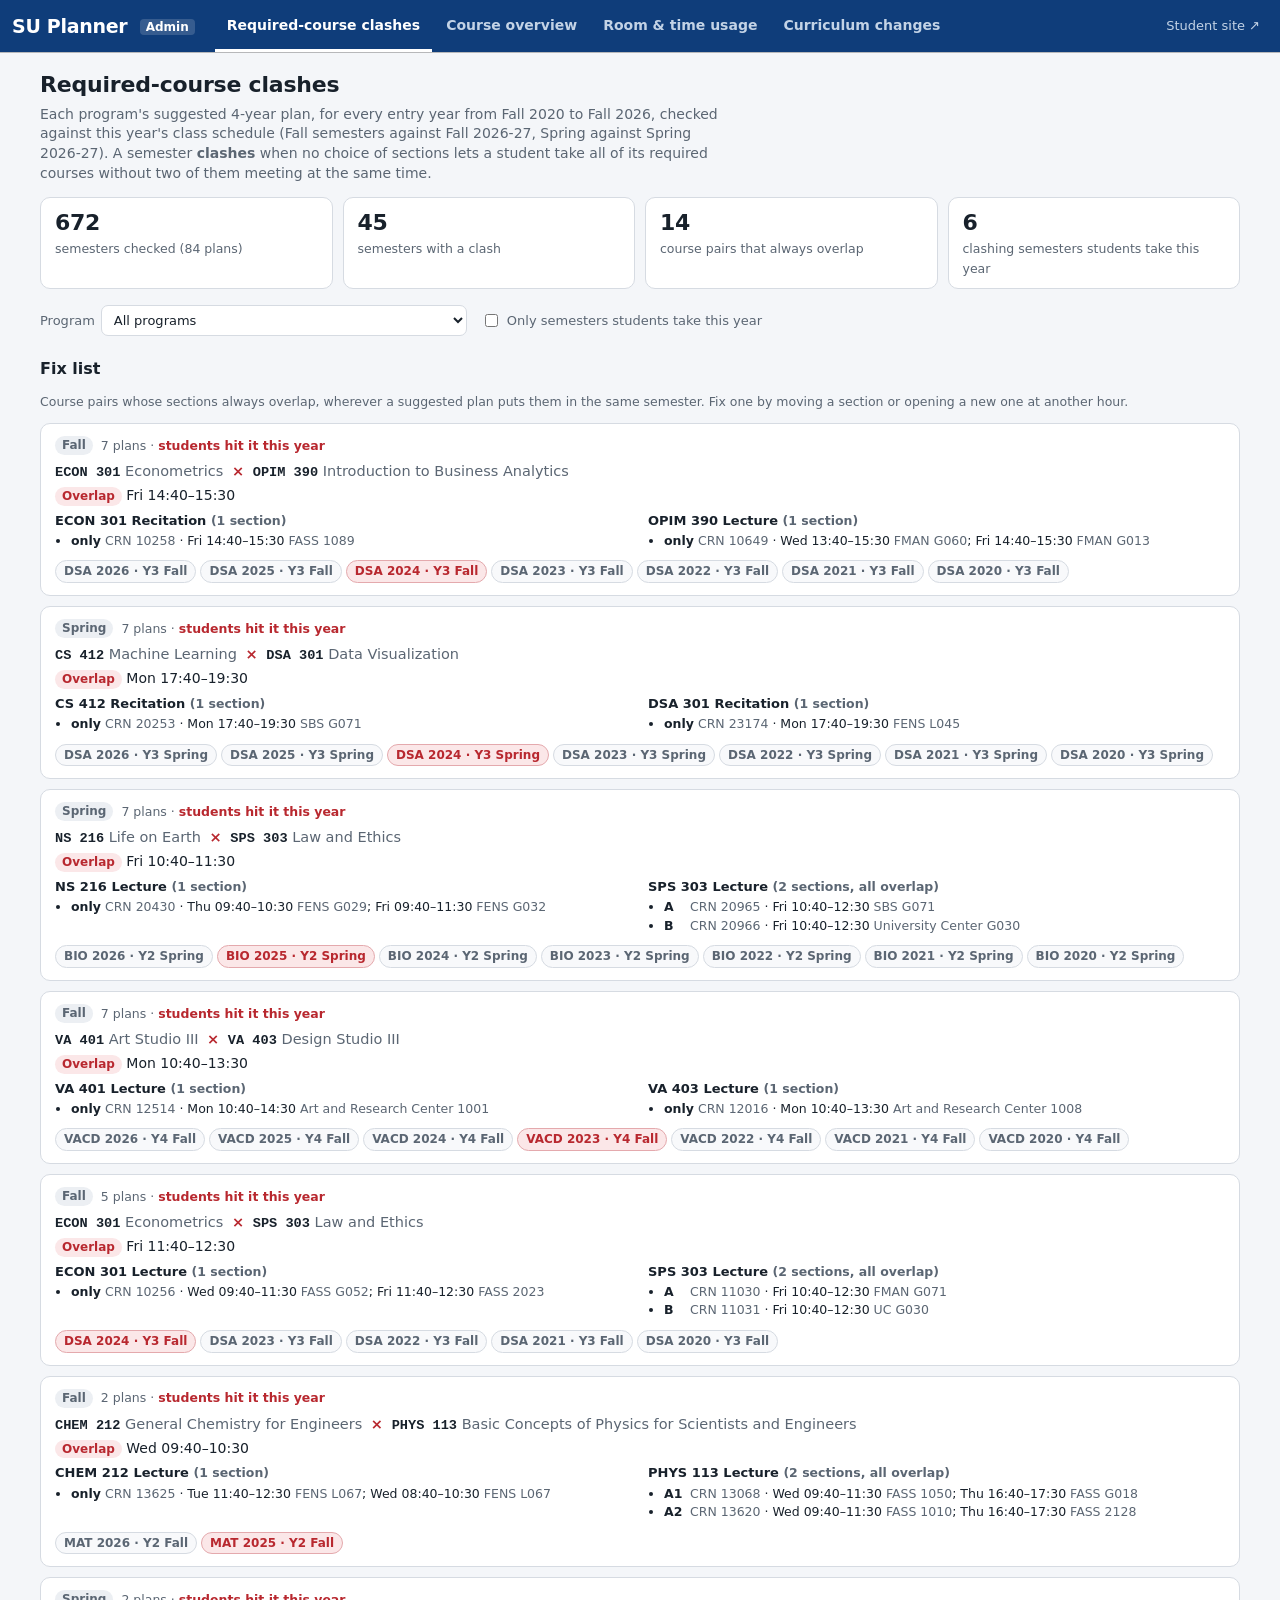
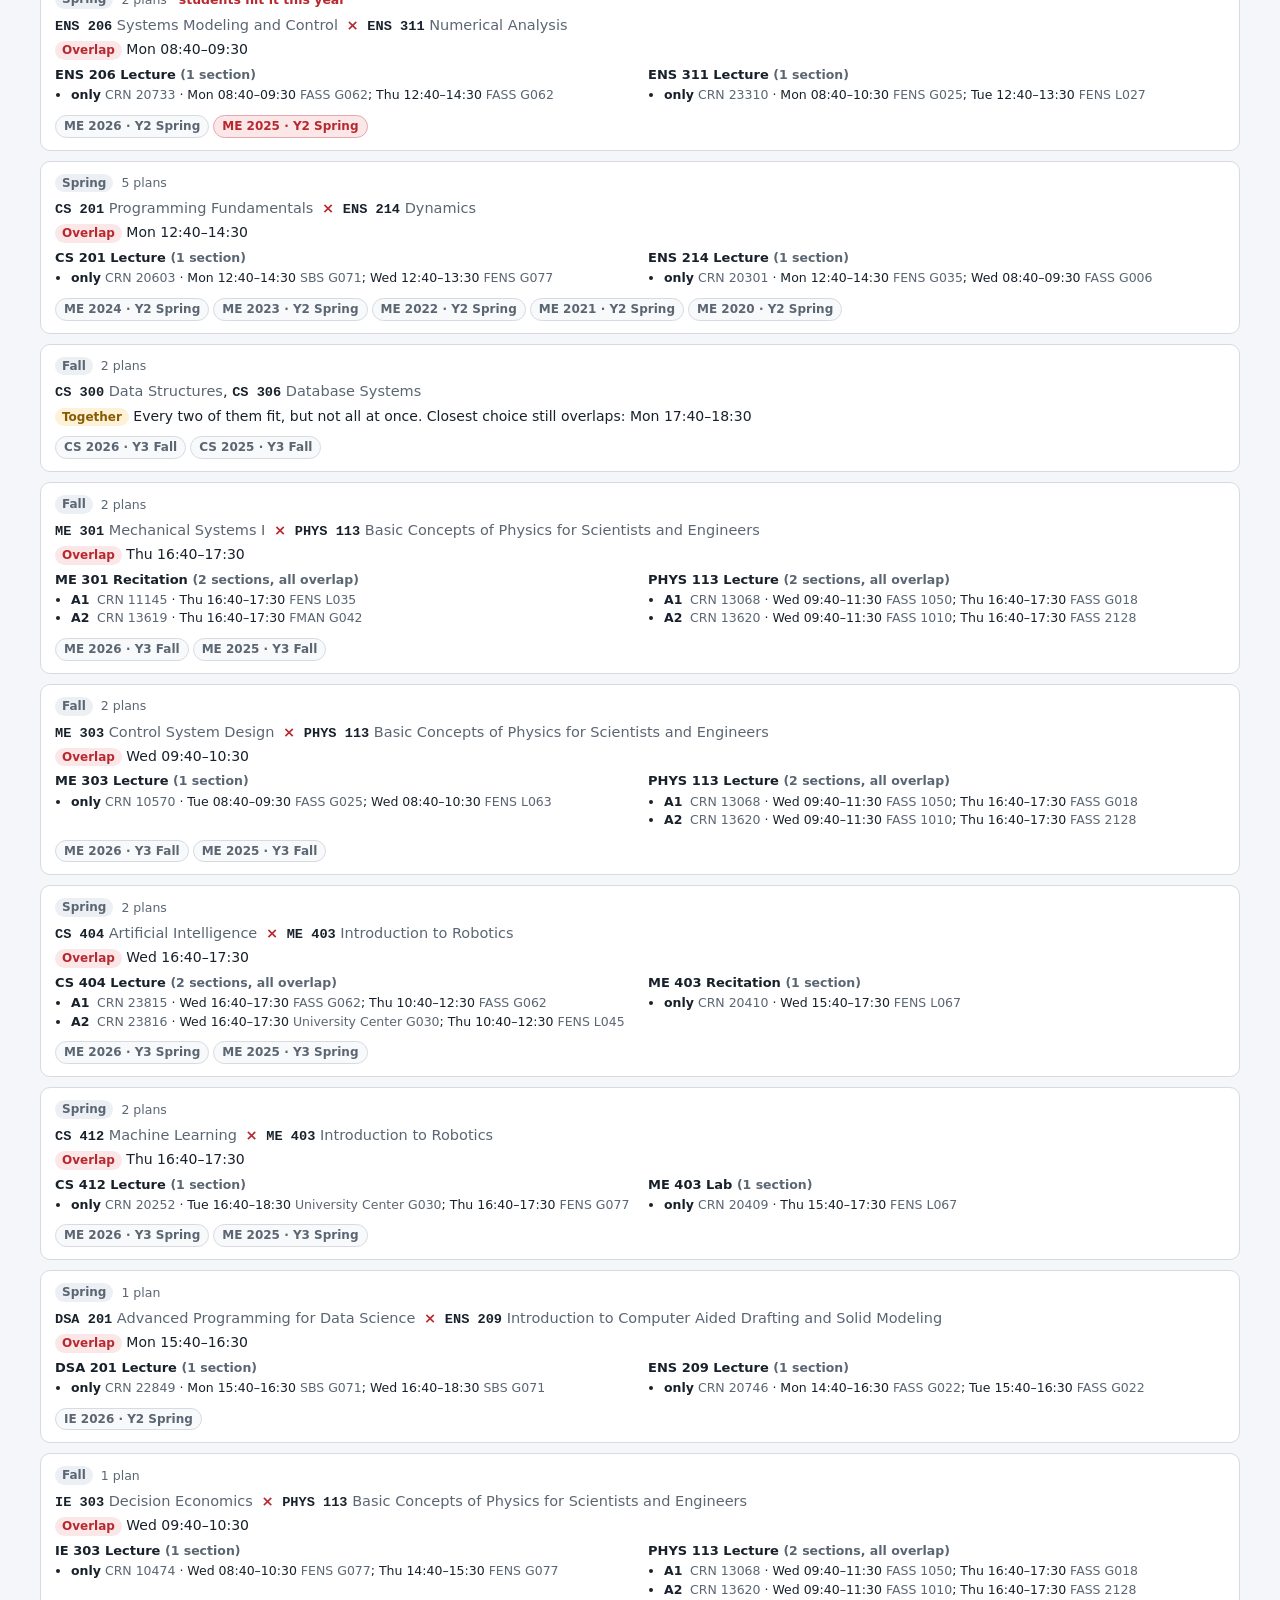
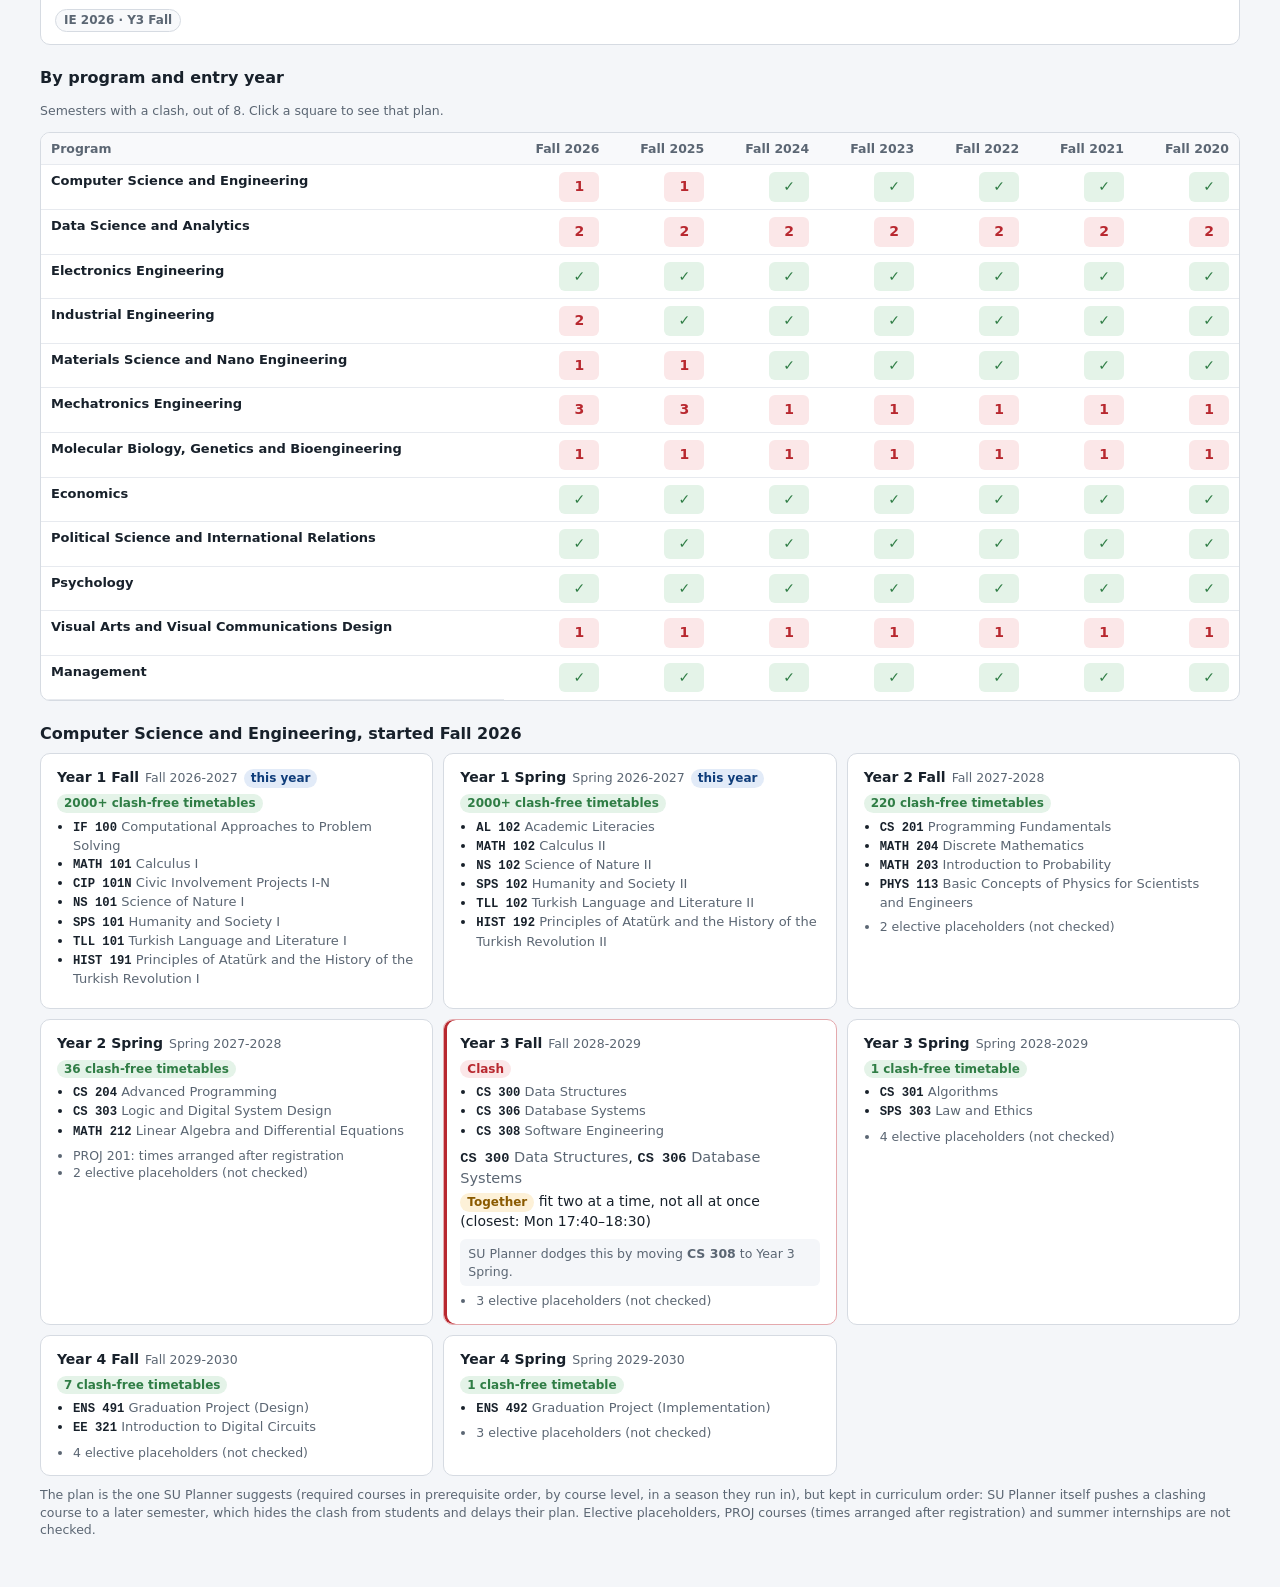
==== index.html @ e90acd78 "SU Planner Admin: clashes, course overview, room usage and curriculum changes Four views for SU staf" ====
<!doctype html>
<html lang="en">
<head>
  <meta charset="utf-8">
  <meta name="viewport" content="width=device-width, initial-scale=1">
  <title>SU Planner Admin – Required-course clashes</title>
  <meta name="description" content="Required courses that meet at the same time in Sabancı University's suggested 4-year plans.">
  <link rel="stylesheet" href="css/admin.css?v=202611121525">
  <link rel="stylesheet" href="css/clashes.css?v=202611121525">
</head>
<body>
  <header class="topbar">
    <h1 class="brand"><a href="index.html">SU<span class="bp"> Planner</span> <small>Admin</small></a></h1>
    <nav class="page-tabs" aria-label="Pages">
      <a href="index.html" aria-current="page"><span class="long">Required-course clashes</span><span class="short">Clashes</span></a>
      <a href="courses.html"><span class="long">Course overview</span><span class="short">Courses</span></a>
      <a href="rooms.html"><span class="long">Room &amp; time usage</span><span class="short">Rooms</span></a>
      <a href="changes.html"><span class="long">Curriculum changes</span><span class="short">Changes</span></a>
    </nav>
    <a class="student-link" href="https://atamolla.github.io/su-planner/">Student site ↗</a>
  </header>

  <main>
    <section class="page-head">
      <h2>Required-course clashes</h2>
      <p>Each program's suggested 4-year plan, for every entry year from Fall 2020 to Fall 2026, checked against this
        year's class schedule (Fall semesters against Fall 2026-27, Spring against Spring 2026-27). A semester
        <b>clashes</b> when no choice of sections lets a student take all of its required courses without two of them
        meeting at the same time.</p>
    </section>

    <div id="tiles" class="tiles"></div>

    <div class="controls">
      <label>Program <select id="program"></select></label>
      <label class="check"><input id="now-only" type="checkbox"> Only semesters students take this year</label>
    </div>

    <h3>Fix list</h3>
    <p class="muted small">Course pairs whose sections always overlap, wherever a suggested plan puts them in the same semester. Fix one by moving a section or opening a new one at another hour.</p>
    <div id="fix-list"></div>

    <h3>By program and entry year</h3>
    <p class="muted small">Semesters with a clash, out of 8. Click a square to see that plan.</p>
    <div id="matrix" class="table-wrap"></div>

    <h3 id="detail-title">Plan</h3>
    <div id="detail"></div>

    <p class="note">The plan is the one SU Planner suggests (required courses in prerequisite order, by course
      level, in a season they run in), but kept in curriculum order: SU Planner itself pushes a clashing course to a
      later semester, which hides the clash from students and delays their plan. Elective placeholders,
      PROJ courses (times arranged after registration) and summer internships are not checked.</p>
  </main>

  <script src="data/courses.js?v=202611121525"></script>
  <script src="data/schedule-202602.js?v=202611121525"></script>
  <script src="data/requirements.js?v=202611121525"></script>
  <script src="js/programs.js?v=202611121525"></script>
  <script src="js/shared.js?v=202611121525"></script>
  <script src="js/times.js?v=202611121525"></script>
  <script src="js/common.js?v=202611121525"></script>
  <script src="js/plan-core.js?v=202611121525"></script>
  <script src="js/clashes.js?v=202611121525"></script>
</body>
</html>
---- css/admin.css ----
/* SU Planner Admin: shared look (top bar, page frame, controls, tables, chips, heatmaps).
   Colours follow SU Planner (css/style.css in the student site). */
:root {
  --top-h: 52px;
  --brand: #0f3d7a;
  --brand-hi: #1b5cb2;
  --bg: #f4f6f9;
  --card: #ffffff;
  --ink: #18212b;
  --muted: #5b6673;
  --faint: #8a95a2;
  --line: #d6dbe2;
  --line-soft: #e7eaef;
  --ok: #2f7d45;
  --ok-bg: #e4f3e8;
  --bad: #b8282f;
  --bad-bg: #fbe7e8;
  --warn: #8a5a00;
  --warn-bg: #fdf1d8;
  --add: #2f7d45;
  --del: #b8282f;
  /* sequential blue ramp, light -> dark (heatmaps) */
  --s0: #f0f2f5;
  --mono: ui-monospace, "Cascadia Mono", Consolas, "Courier New", monospace;
  /* role colours for program chips */
  --r-required: #0f3d7a;
  --r-requirement: #3d5f99;
  --r-core: #2f7d6d;
  --r-area: #7a5a12;
  --r-university: #6b5aa6;
  --r-faculty: #66707c;
  --r-free: #66707c;
}

* { box-sizing: border-box; }
html, body { margin: 0; }
body {
  min-height: 100vh;
  font: 14px/1.4 system-ui, "Segoe UI", Roboto, sans-serif;
  color: var(--ink);
  background: var(--bg);
}
button, select, input { font: inherit; color: inherit; }
[hidden] { display: none !important; }
a { color: var(--brand-hi); }
code, .code { font-family: var(--mono); font-size: 0.94em; }

/* ---------- Top bar ---------- */
.topbar {
  position: sticky; top: 0; z-index: 10;
  display: flex; align-items: center; gap: 6px;
  height: var(--top-h); padding: 0 12px;
  background: var(--brand); color: #fff;
  box-shadow: 0 1px 0 rgba(0, 0, 0, 0.25);
}
.brand { margin: 0; font-size: 19px; font-weight: 750; letter-spacing: -0.3px; white-space: nowrap; }
.brand a { color: inherit; text-decoration: none; }
.brand small { margin-left: 6px; padding: 1px 6px; border-radius: 4px; background: rgba(255, 255, 255, 0.16); font-size: 12px; font-weight: 650; letter-spacing: 0; vertical-align: 2px; }
.page-tabs { display: flex; align-self: stretch; gap: 2px; margin-left: 14px; overflow-x: auto; scrollbar-width: none; }
.page-tabs::-webkit-scrollbar { display: none; }
.page-tabs a {
  display: flex; align-items: center; padding: 3px 12px 0;
  border-bottom: 3px solid transparent;
  color: #c3d3e6; font-size: 14px; font-weight: 600; text-decoration: none; white-space: nowrap;
}
.page-tabs a:hover { background: rgba(255, 255, 255, 0.08); color: #fff; }
.page-tabs a[aria-current="page"] { border-bottom-color: #fff; color: #fff; }
.page-tabs a:focus-visible { outline: 2px solid #fff; outline-offset: -2px; }
.page-tabs .short { display: none; }
.student-link { margin-left: auto; padding: 6px 8px; border-radius: 6px; color: #c3d3e6; font-size: 13px; text-decoration: none; white-space: nowrap; }
.student-link:hover { background: rgba(255, 255, 255, 0.1); color: #fff; }

/* ---------- Page frame ---------- */
main { max-width: 1240px; margin: 0 auto; padding: 18px 20px 48px; }
.page-head h2 { margin: 0 0 4px; font-size: 22px; letter-spacing: -0.2px; }
.page-head p { margin: 0 0 14px; max-width: 78ch; color: var(--muted); }
h3 { margin: 22px 0 8px; font-size: 16px; }
.card { padding: 14px 16px; border: 1px solid var(--line); border-radius: 10px; background: var(--card); }
.card + .card { margin-top: 12px; }
.muted { color: var(--muted); }
.small { font-size: 12.5px; }
.note { margin: 10px 0 0; color: var(--muted); font-size: 12.5px; }

/* Controls row */
.controls { display: flex; flex-wrap: wrap; align-items: center; gap: 8px 14px; margin: 0 0 14px; }
.controls label { display: inline-flex; align-items: center; gap: 6px; color: var(--muted); font-size: 13px; }
.controls select, .controls input[type="search"] {
  min-width: 0; padding: 6px 8px; border: 1px solid var(--line); border-radius: 7px;
  background: var(--card); color: var(--ink);
}
.controls input[type="search"] { width: 240px; }
.controls select:focus-visible, .controls input:focus-visible, .seg button:focus-visible { outline: 2px solid var(--brand-hi); outline-offset: 1px; }
.check { cursor: pointer; }
.seg { display: inline-flex; padding: 2px; border: 1px solid var(--line); border-radius: 8px; background: var(--card); }
.seg button {
  padding: 5px 12px; border: 0; border-radius: 6px; background: none;
  color: var(--muted); font-weight: 600; cursor: pointer; white-space: nowrap;
}
.seg button[aria-pressed="true"] { background: var(--brand); color: #fff; }
.count { color: var(--muted); font-size: 13px; }

/* Stat tiles */
.tiles { display: grid; grid-template-columns: repeat(auto-fit, minmax(170px, 1fr)); gap: 10px; margin: 0 0 16px; }
.tile { padding: 10px 14px; border: 1px solid var(--line); border-radius: 10px; background: var(--card); }
.tile b { display: block; font-size: 22px; letter-spacing: -0.3px; }
.tile span { color: var(--muted); font-size: 12.5px; }

/* Badges */
.badge { display: inline-block; padding: 1px 7px; border-radius: 10px; font-size: 12px; font-weight: 650; white-space: nowrap; }
.badge.ok { background: var(--ok-bg); color: var(--ok); }
.badge.bad { background: var(--bad-bg); color: var(--bad); }
.badge.warn { background: var(--warn-bg); color: var(--warn); }
.badge.now { background: #e2ebf8; color: var(--brand); }
.badge.plain { background: #eceff3; color: var(--muted); }

/* Program chips coloured by role */
.chips { display: flex; flex-wrap: wrap; gap: 3px; }
.chip {
  display: inline-block; padding: 0 6px; border: 1px solid currentColor; border-radius: 4px;
  font-size: 11.5px; font-weight: 650; line-height: 17px; white-space: nowrap;
}
.chip.required { color: #fff; background: var(--r-required); border-color: var(--r-required); }
.chip.requirement { color: var(--r-requirement); }
.chip.core { color: var(--r-core); }
.chip.area { color: var(--r-area); }
.chip.university { color: var(--r-university); }
.chip.faculty, .chip.free { color: var(--r-free); border-style: dashed; }

/* Tables */
.table-wrap { overflow-x: auto; border: 1px solid var(--line); border-radius: 10px; background: var(--card); }
table.data { width: 100%; border-collapse: collapse; }
table.data th, table.data td { padding: 7px 10px; border-bottom: 1px solid var(--line-soft); text-align: left; vertical-align: top; }
table.data th { position: sticky; top: 0; background: #f8f9fb; color: var(--muted); font-size: 12.5px; font-weight: 650; white-space: nowrap; }
table.data th button { padding: 0; border: 0; background: none; color: inherit; font-weight: inherit; cursor: pointer; }
table.data th button:hover { color: var(--ink); }
table.data tbody tr:last-child td { border-bottom: 0; }
table.data td.num, table.data th.num { text-align: right; font-variant-numeric: tabular-nums; }
.nowrap { white-space: nowrap; }

/* Heatmap cells (sequential, one hue light -> dark) */
.heat { border-collapse: separate; border-spacing: 2px; font-size: 12px; }
.heat th { padding: 2px 4px; color: var(--muted); font-weight: 600; white-space: nowrap; }
.heat td { min-width: 30px; height: 26px; padding: 0 2px; border-radius: 4px; text-align: center; font-variant-numeric: tabular-nums; cursor: default; }
.heat td.zero { background: var(--s0); color: var(--faint); }
.heat td:hover { outline: 2px solid var(--ink); outline-offset: -1px; }
.legend-ramp { display: inline-flex; align-items: center; gap: 6px; color: var(--muted); font-size: 12px; }
.legend-ramp i { display: inline-block; width: 18px; height: 12px; border-radius: 3px; }

/* Tooltip */
.tip {
  position: fixed; z-index: 50; max-width: 320px; padding: 7px 10px; border-radius: 7px;
  background: #18212b; color: #fff; font-size: 12.5px; line-height: 1.35; pointer-events: none;
  box-shadow: 0 4px 14px rgba(0, 0, 0, 0.2);
}
.tip b { font-weight: 650; }

/* Lists of changes */
.diff { margin: 4px 0 0; padding: 0; list-style: none; }
.diff li { padding: 2px 0; }
.diff .add::before { content: "+ "; color: var(--add); font-weight: 750; }
.diff .del::before { content: "− "; color: var(--del); font-weight: 750; }
.diff .chg::before { content: "~ "; color: var(--warn); font-weight: 750; }

details.fold summary { cursor: pointer; color: var(--muted); }
details.fold[open] summary { margin-bottom: 4px; }

.empty { padding: 26px; color: var(--muted); text-align: center; }

/* ---------- Phones ---------- */
@media (max-width: 760px) {
  main { padding: 14px 12px 40px; }
  .topbar { padding: 0 8px; gap: 2px; }
  .brand { font-size: 17px; }
  .brand .bp, .student-link { display: none; }
  .brand small { margin-left: 4px; font-size: 11px; }
  .page-tabs { margin-left: 4px; }
  .page-tabs a { padding: 3px 7px 0; font-size: 13.5px; }
  .page-tabs .long { display: none; }
  .page-tabs .short { display: inline; }
  .controls { gap: 8px; }
  .controls input[type="search"] { width: 100%; }
  .controls label { flex-wrap: wrap; }
  .page-head h2 { font-size: 19px; }
}
@media print {
  .topbar, .controls { display: none; }
  body { background: #fff; }
}
---- css/clashes.css ----
/* Required-course clashes page */
.fix { padding: 12px 14px; }
.fix + .fix { margin-top: 10px; }
.fix-head { display: flex; align-items: center; gap: 8px; margin-bottom: 6px; }
.now-text { color: var(--bad); }
.pair + .pair { margin-top: 10px; padding-top: 10px; border-top: 1px dashed var(--line); }
.pair-title { font-size: 14.5px; }
.pair-title .x { margin: 0 4px; color: var(--bad); font-weight: 750; }
.pair-when { margin: 4px 0 6px; }
.comps { display: grid; grid-template-columns: repeat(auto-fit, minmax(260px, 1fr)); gap: 6px 16px; }
.comp-name { font-weight: 650; font-size: 13px; }
.secs { margin: 2px 0 0; padding-left: 16px; font-size: 12.5px; }
.secs li { margin: 1px 0; }
.sec { display: inline-block; min-width: 22px; font-weight: 650; }
.who-list { display: flex; flex-wrap: wrap; gap: 4px; margin-top: 10px; }
.who {
  padding: 2px 8px; border: 1px solid var(--line); border-radius: 12px; background: #f8f9fb;
  color: var(--muted); font-size: 12px; font-weight: 600; cursor: pointer; white-space: nowrap;
}
.who:hover { border-color: var(--brand-hi); color: var(--ink); }
.who.now { border-color: #e4a9ad; background: var(--bad-bg); color: var(--bad); }

.matrix th.prog { color: var(--ink); font-weight: 600; white-space: normal; min-width: 180px; position: static; background: none; font-size: 13px; }
.matrix td { padding: 4px 6px; }
.cell {
  min-width: 40px; padding: 4px 8px; border: 1px solid transparent; border-radius: 6px;
  font-weight: 700; cursor: pointer;
}
.cell.ok { background: var(--ok-bg); color: var(--ok); }
.cell.bad { background: var(--bad-bg); color: var(--bad); }
.cell:hover { border-color: var(--ink); }
.cell.picked { outline: 2px solid var(--brand); outline-offset: 1px; }

.sem-grid { display: grid; grid-template-columns: repeat(auto-fill, minmax(330px, 1fr)); gap: 10px; }
.sem-grid .card + .card { margin-top: 0; }
.sem.has-clash { border-color: #e4a9ad; box-shadow: inset 3px 0 0 var(--bad); }
.sem-head { display: flex; flex-wrap: wrap; align-items: baseline; gap: 6px; }
.sem-status { margin: 5px 0; }
.sem-courses { margin: 0 0 6px; padding-left: 16px; font-size: 13px; }
.sem-extra { margin: 6px 0 0; padding-left: 16px; }
.moved { margin: 8px 0 0; padding: 6px 8px; border-radius: 6px; background: #f4f6f9; color: var(--muted); }

@media (max-width: 760px) {
  .sem-grid { grid-template-columns: 1fr; }
  .comps { grid-template-columns: 1fr; }
  .matrix th.prog { min-width: 130px; }
}
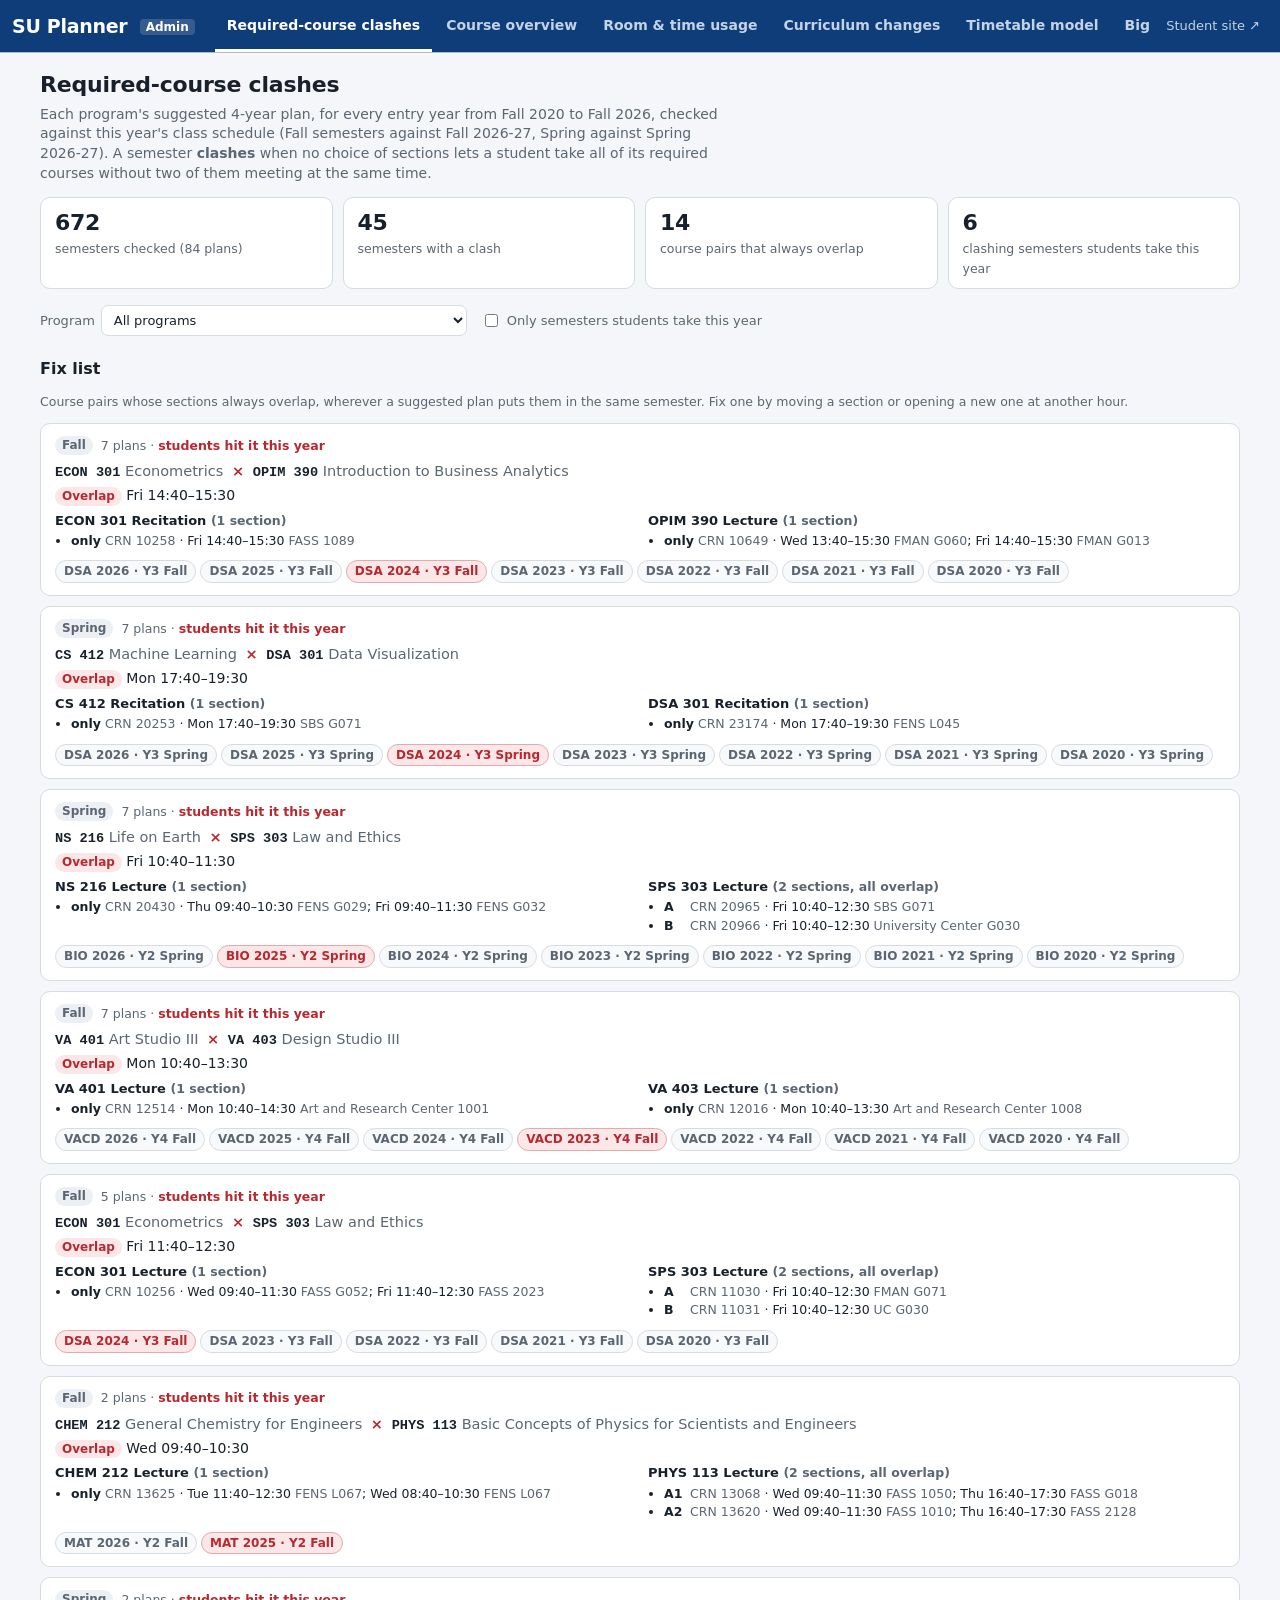
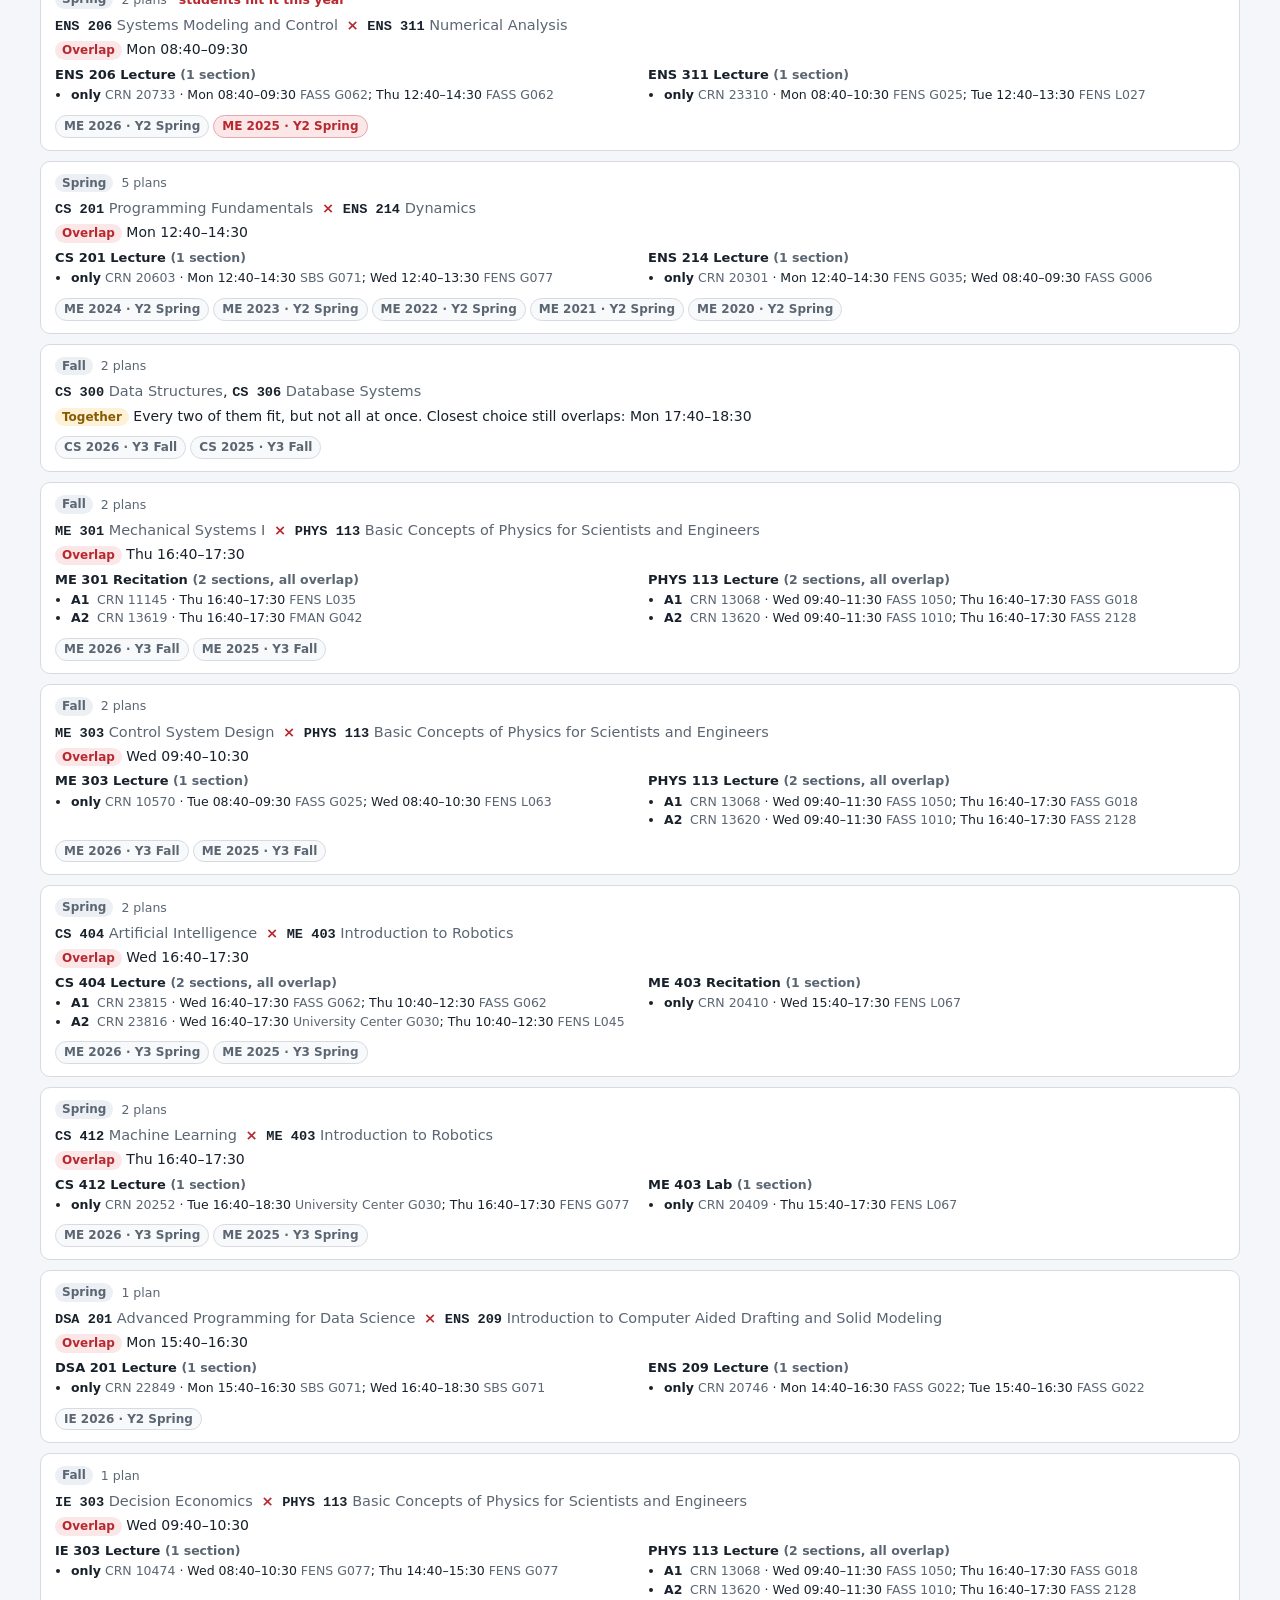
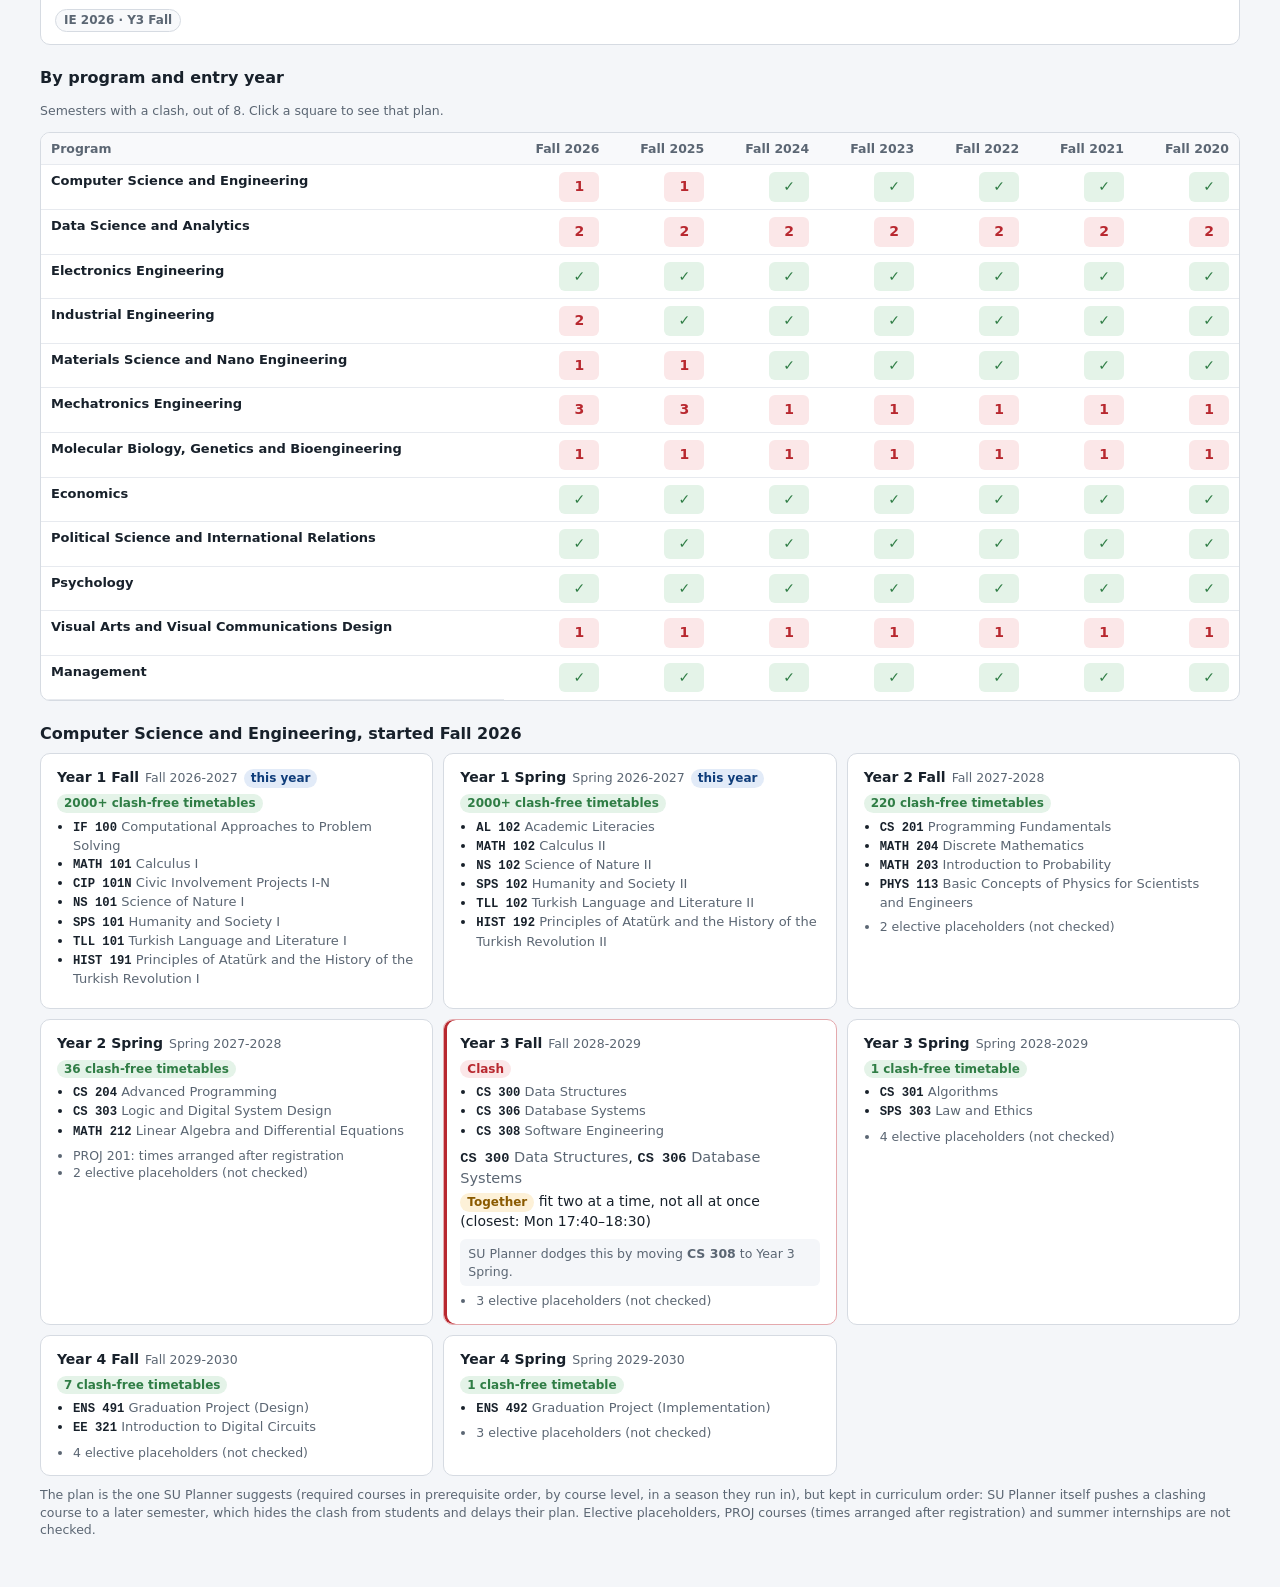
==== commit 63f33ee7: "Add Timetable model and Big rooms tabs - Timetable model: results of the IE 312 class scheduling mod" ====
--- a/index.html
+++ b/index.html
@@ -5,8 +5,8 @@
   <meta name="viewport" content="width=device-width, initial-scale=1">
   <title>SU Planner Admin – Required-course clashes</title>
   <meta name="description" content="Required courses that meet at the same time in Sabancı University's suggested 4-year plans.">
-  <link rel="stylesheet" href="css/admin.css?v=202611121525">
-  <link rel="stylesheet" href="css/clashes.css?v=202611121525">
+  <link rel="stylesheet" href="css/admin.css?v=202611122221">
+  <link rel="stylesheet" href="css/clashes.css?v=202611122221">
 </head>
 <body>
   <header class="topbar">
@@ -16,6 +16,8 @@
       <a href="courses.html"><span class="long">Course overview</span><span class="short">Courses</span></a>
       <a href="rooms.html"><span class="long">Room &amp; time usage</span><span class="short">Rooms</span></a>
       <a href="changes.html"><span class="long">Curriculum changes</span><span class="short">Changes</span></a>
+      <a href="model.html"><span class="long">Timetable model</span><span class="short">Model</span></a>
+      <a href="bigrooms.html"><span class="long">Big rooms</span><span class="short">Big</span></a>
     </nav>
     <a class="student-link" href="https://atamolla.github.io/su-planner/">Student site ↗</a>
   </header>
@@ -53,14 +55,14 @@
       PROJ courses (times arranged after registration) and summer internships are not checked.</p>
   </main>
 
-  <script src="data/courses.js?v=202611121525"></script>
-  <script src="data/schedule-202602.js?v=202611121525"></script>
-  <script src="data/requirements.js?v=202611121525"></script>
-  <script src="js/programs.js?v=202611121525"></script>
-  <script src="js/shared.js?v=202611121525"></script>
-  <script src="js/times.js?v=202611121525"></script>
-  <script src="js/common.js?v=202611121525"></script>
-  <script src="js/plan-core.js?v=202611121525"></script>
-  <script src="js/clashes.js?v=202611121525"></script>
+  <script src="data/courses.js?v=202611122221"></script>
+  <script src="data/schedule-202602.js?v=202611122221"></script>
+  <script src="data/requirements.js?v=202611122221"></script>
+  <script src="js/programs.js?v=202611122221"></script>
+  <script src="js/shared.js?v=202611122221"></script>
+  <script src="js/times.js?v=202611122221"></script>
+  <script src="js/common.js?v=202611122221"></script>
+  <script src="js/plan-core.js?v=202611122221"></script>
+  <script src="js/clashes.js?v=202611122221"></script>
 </body>
 </html>
--- a/css/admin.css
+++ b/css/admin.css
@@ -166,6 +166,12 @@
 
 .empty { padding: 26px; color: var(--muted); text-align: center; }
 
+/* ---------- Medium screens: five tabs need the short names ---------- */
+@media (max-width: 1060px) {
+  .page-tabs .long { display: none; }
+  .page-tabs .short { display: inline; }
+}
+
 /* ---------- Phones ---------- */
 @media (max-width: 760px) {
   main { padding: 14px 12px 40px; }
@@ -182,6 +188,9 @@
   .controls label { flex-wrap: wrap; }
   .page-head h2 { font-size: 19px; }
 }
+@media (max-width: 420px) {
+  .page-tabs a { padding: 3px 5px 0; font-size: 13px; }
+}
 @media print {
   .topbar, .controls { display: none; }
   body { background: #fff; }
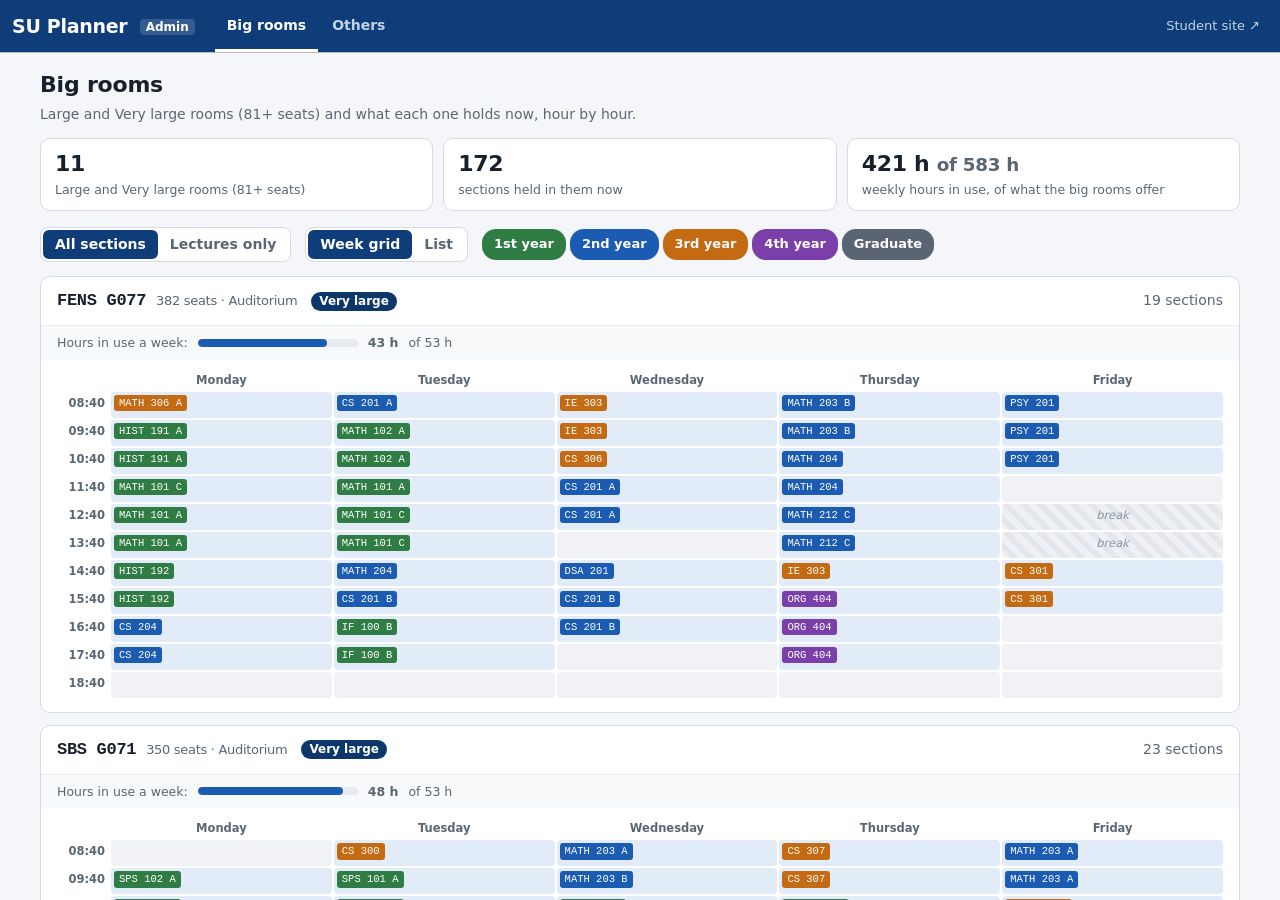
==== commit 4dbb92f5: "Big rooms first: Others tab for the older views; seats are not a hard limit Top tabs are now Big roo" ====
--- a/index.html
+++ b/index.html
@@ -2,67 +2,9 @@
 <html lang="en">
 <head>
   <meta charset="utf-8">
-  <meta name="viewport" content="width=device-width, initial-scale=1">
-  <title>SU Planner Admin – Required-course clashes</title>
-  <meta name="description" content="Required courses that meet at the same time in Sabancı University's suggested 4-year plans.">
-  <link rel="stylesheet" href="css/admin.css?v=202611122221">
-  <link rel="stylesheet" href="css/clashes.css?v=202611122221">
+  <title>SU Planner Admin</title>
+  <meta http-equiv="refresh" content="0; url=bigrooms.html">
+  <link rel="canonical" href="bigrooms.html">
 </head>
-<body>
-  <header class="topbar">
-    <h1 class="brand"><a href="index.html">SU<span class="bp"> Planner</span> <small>Admin</small></a></h1>
-    <nav class="page-tabs" aria-label="Pages">
-      <a href="index.html" aria-current="page"><span class="long">Required-course clashes</span><span class="short">Clashes</span></a>
-      <a href="courses.html"><span class="long">Course overview</span><span class="short">Courses</span></a>
-      <a href="rooms.html"><span class="long">Room &amp; time usage</span><span class="short">Rooms</span></a>
-      <a href="changes.html"><span class="long">Curriculum changes</span><span class="short">Changes</span></a>
-      <a href="model.html"><span class="long">Timetable model</span><span class="short">Model</span></a>
-      <a href="bigrooms.html"><span class="long">Big rooms</span><span class="short">Big</span></a>
-    </nav>
-    <a class="student-link" href="https://atamolla.github.io/su-planner/">Student site ↗</a>
-  </header>
-
-  <main>
-    <section class="page-head">
-      <h2>Required-course clashes</h2>
-      <p>Each program's suggested 4-year plan, for every entry year from Fall 2020 to Fall 2026, checked against this
-        year's class schedule (Fall semesters against Fall 2026-27, Spring against Spring 2026-27). A semester
-        <b>clashes</b> when no choice of sections lets a student take all of its required courses without two of them
-        meeting at the same time.</p>
-    </section>
-
-    <div id="tiles" class="tiles"></div>
-
-    <div class="controls">
-      <label>Program <select id="program"></select></label>
-      <label class="check"><input id="now-only" type="checkbox"> Only semesters students take this year</label>
-    </div>
-
-    <h3>Fix list</h3>
-    <p class="muted small">Course pairs whose sections always overlap, wherever a suggested plan puts them in the same semester. Fix one by moving a section or opening a new one at another hour.</p>
-    <div id="fix-list"></div>
-
-    <h3>By program and entry year</h3>
-    <p class="muted small">Semesters with a clash, out of 8. Click a square to see that plan.</p>
-    <div id="matrix" class="table-wrap"></div>
-
-    <h3 id="detail-title">Plan</h3>
-    <div id="detail"></div>
-
-    <p class="note">The plan is the one SU Planner suggests (required courses in prerequisite order, by course
-      level, in a season they run in), but kept in curriculum order: SU Planner itself pushes a clashing course to a
-      later semester, which hides the clash from students and delays their plan. Elective placeholders,
-      PROJ courses (times arranged after registration) and summer internships are not checked.</p>
-  </main>
-
-  <script src="data/courses.js?v=202611122221"></script>
-  <script src="data/schedule-202602.js?v=202611122221"></script>
-  <script src="data/requirements.js?v=202611122221"></script>
-  <script src="js/programs.js?v=202611122221"></script>
-  <script src="js/shared.js?v=202611122221"></script>
-  <script src="js/times.js?v=202611122221"></script>
-  <script src="js/common.js?v=202611122221"></script>
-  <script src="js/plan-core.js?v=202611122221"></script>
-  <script src="js/clashes.js?v=202611122221"></script>
-</body>
+<body><p><a href="bigrooms.html">SU Planner Admin – Big rooms</a></p></body>
 </html>
